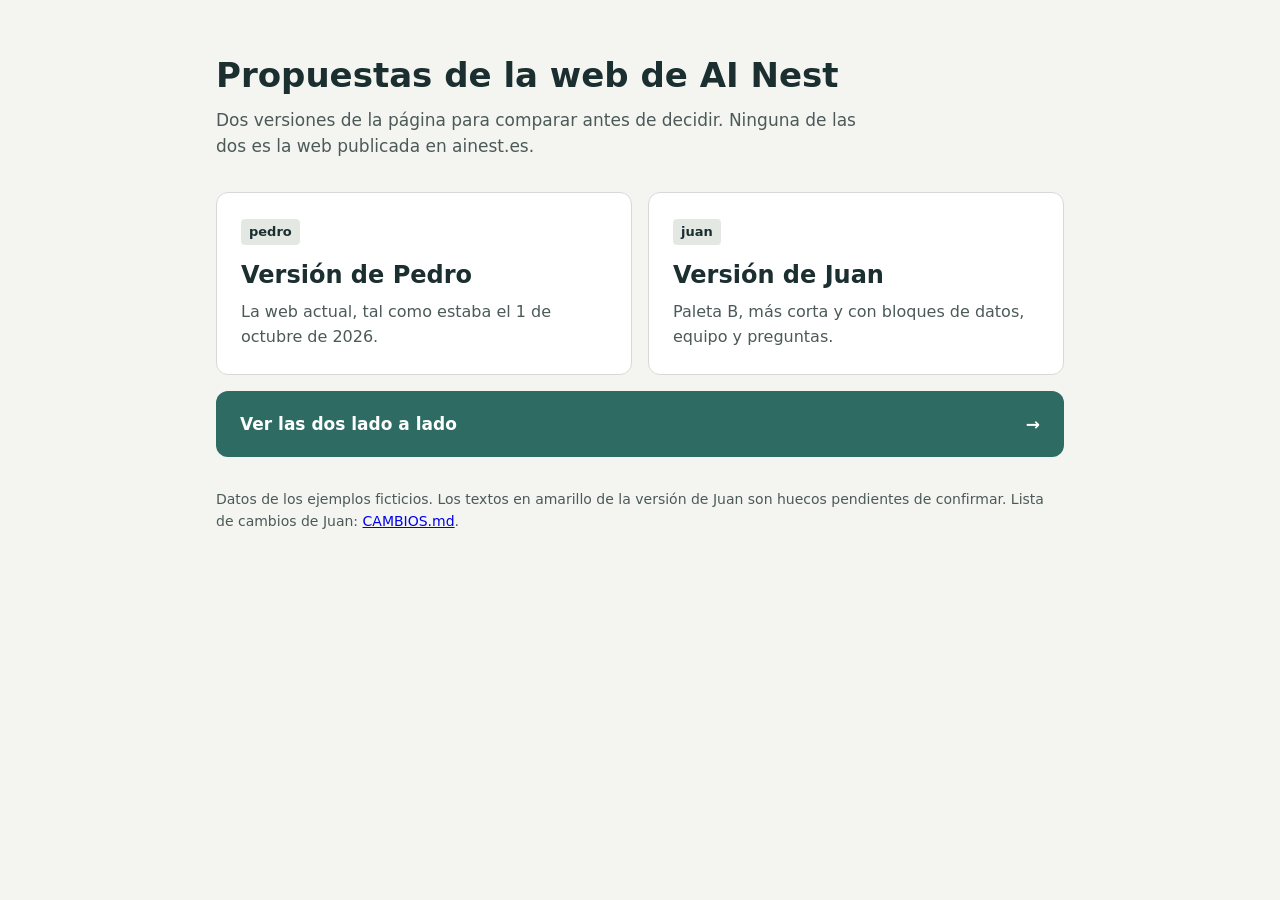
==== index.html @ 62783251 "Versiones de Pedro y Juan de la web, para revisarlas en el navegador Copia de ainestgit/web, rama pr" ====
<!doctype html>
<html lang="es">
<head>
<meta charset="utf-8">
<meta name="viewport" content="width=device-width, initial-scale=1">
<meta name="robots" content="noindex, nofollow">
<title>Propuestas de la web</title>
<style>
  :root { --bg:#F4F5F1; --sup:#FFFFFF; --ink:#1B2E30; --ink2:#4B5A58; --line:#D5DBD4; --musgo:#2E6B63; }
  * { box-sizing:border-box; }
  body { margin:0; background:var(--bg); color:var(--ink); font:17px/1.55 system-ui,-apple-system,'Segoe UI',sans-serif; }
  main { max-width:880px; margin:0 auto; padding:56px 16px 72px; }
  h1 { font-size:34px; line-height:1.15; margin:0 0 12px; font-weight:600; }
  .intro { color:var(--ink2); max-width:40rem; margin:0 0 32px; }
  .versiones { display:grid; grid-template-columns:1fr 1fr; gap:16px; margin-bottom:16px; }
  a.tarjeta { display:block; background:var(--sup); border:1px solid var(--line); border-radius:12px; padding:24px; color:inherit; text-decoration:none; }
  a.tarjeta:hover { border-color:var(--ink2); }
  a.tarjeta:focus-visible { outline:2px solid var(--musgo); outline-offset:3px; }
  .etq { display:inline-block; font-size:13px; font-weight:600; padding:3px 8px; border-radius:4px; background:#E4E8E2; margin-bottom:12px; }
  .tarjeta h2 { font-size:24px; margin:0 0 6px; font-weight:600; }
  .tarjeta p { margin:0; color:var(--ink2); font-size:16px; }
  a.comparar { display:flex; justify-content:space-between; align-items:center; gap:16px; background:var(--musgo); color:#fff; border-radius:12px; padding:20px 24px; text-decoration:none; font-weight:600; }
  a.comparar:focus-visible { outline:2px solid var(--ink); outline-offset:3px; }
  .nota { margin-top:32px; font-size:14px; color:var(--ink2); }
  @media (max-width:640px) { .versiones { grid-template-columns:1fr; } h1 { font-size:28px; } }
</style>
</head>
<body>
<main>
  <h1>Propuestas de la web de AI Nest</h1>
  <p class="intro">Dos versiones de la página para comparar antes de decidir. Ninguna de las dos es la web publicada en ainest.es.</p>
  <div class="versiones">
    <a class="tarjeta" href="pedro/"><span class="etq">pedro</span><h2>Versión de Pedro</h2><p>La web actual, tal como estaba el 1 de octubre de 2026.</p></a>
    <a class="tarjeta" href="juan/"><span class="etq">juan</span><h2>Versión de Juan</h2><p>Paleta B, más corta y con bloques de datos, equipo y preguntas.</p></a>
  </div>
  <a class="comparar" href="comparar.html"><span>Ver las dos lado a lado</span><span aria-hidden="true">→</span></a>
  <p class="nota">Datos de los ejemplos ficticios. Los textos en amarillo de la versión de Juan son huecos pendientes de confirmar. Lista de cambios de Juan: <a href="https://github.com/ainestgit/web-propuestas/blob/main/juan/CAMBIOS.md">CAMBIOS.md</a>.</p>
</main>
</body>
</html>
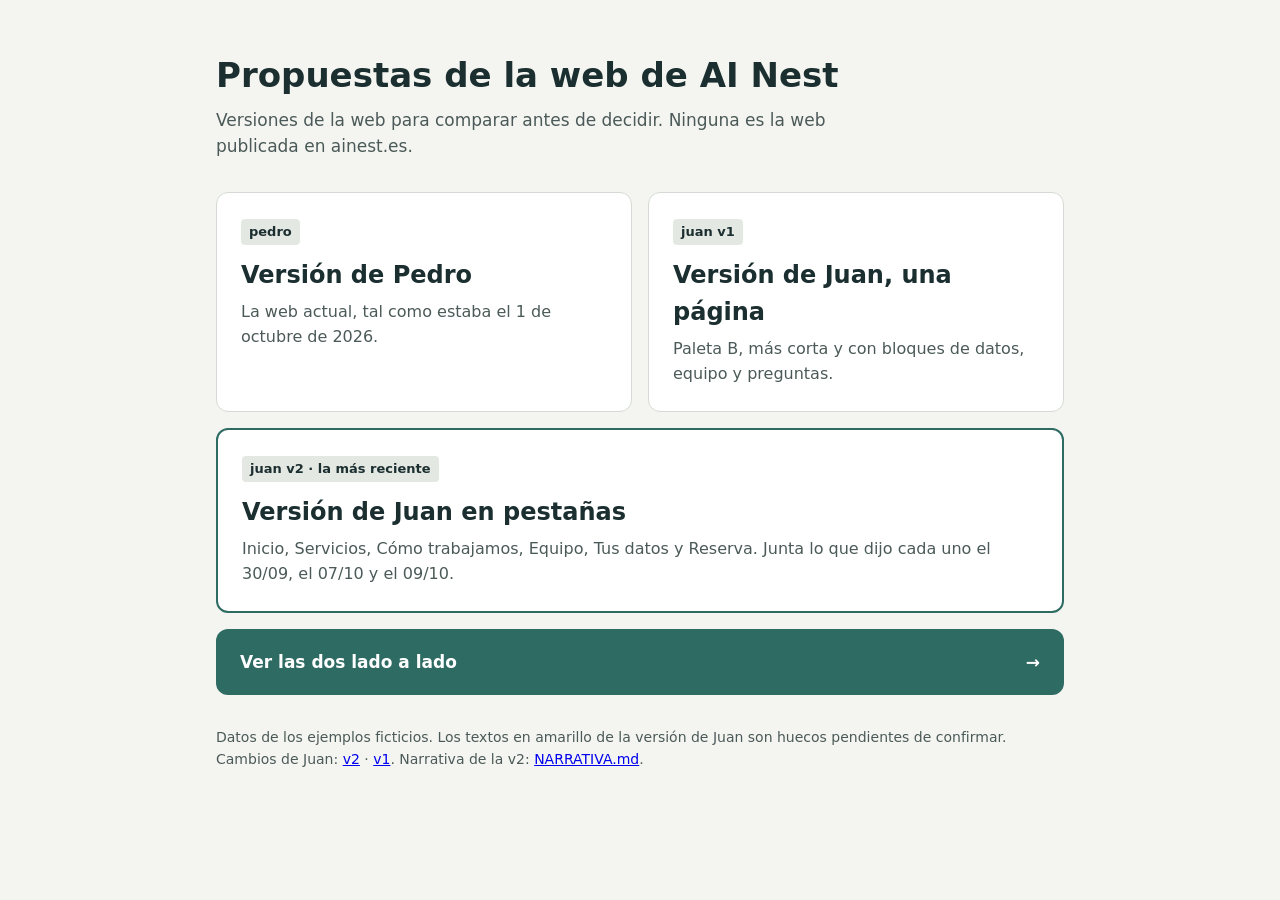
==== commit 34de62a3: "Añadir la versión de Juan v2, en pestañas Copia de ainestgit/web@9e147f5 (rama propuesta-diseno-juan" ====
--- a/index.html
+++ b/index.html
@@ -13,6 +13,8 @@
   h1 { font-size:34px; line-height:1.15; margin:0 0 12px; font-weight:600; }
   .intro { color:var(--ink2); max-width:40rem; margin:0 0 32px; }
   .versiones { display:grid; grid-template-columns:1fr 1fr; gap:16px; margin-bottom:16px; }
+  .versiones.una { grid-template-columns:1fr; }
+  a.tarjeta.destacada { border-color:var(--musgo); border-width:2px; }
   a.tarjeta { display:block; background:var(--sup); border:1px solid var(--line); border-radius:12px; padding:24px; color:inherit; text-decoration:none; }
   a.tarjeta:hover { border-color:var(--ink2); }
   a.tarjeta:focus-visible { outline:2px solid var(--musgo); outline-offset:3px; }
@@ -28,13 +30,16 @@
 <body>
 <main>
   <h1>Propuestas de la web de AI Nest</h1>
-  <p class="intro">Dos versiones de la página para comparar antes de decidir. Ninguna de las dos es la web publicada en ainest.es.</p>
+  <p class="intro">Versiones de la web para comparar antes de decidir. Ninguna es la web publicada en ainest.es.</p>
   <div class="versiones">
     <a class="tarjeta" href="pedro/"><span class="etq">pedro</span><h2>Versión de Pedro</h2><p>La web actual, tal como estaba el 1 de octubre de 2026.</p></a>
-    <a class="tarjeta" href="juan/"><span class="etq">juan</span><h2>Versión de Juan</h2><p>Paleta B, más corta y con bloques de datos, equipo y preguntas.</p></a>
+    <a class="tarjeta" href="juan/"><span class="etq">juan v1</span><h2>Versión de Juan, una página</h2><p>Paleta B, más corta y con bloques de datos, equipo y preguntas.</p></a>
+  </div>
+  <div class="versiones una">
+    <a class="tarjeta destacada" href="juan-v2/"><span class="etq">juan v2 · la más reciente</span><h2>Versión de Juan en pestañas</h2><p>Inicio, Servicios, Cómo trabajamos, Equipo, Tus datos y Reserva. Junta lo que dijo cada uno el 30/09, el 07/10 y el 09/10.</p></a>
   </div>
   <a class="comparar" href="comparar.html"><span>Ver las dos lado a lado</span><span aria-hidden="true">→</span></a>
-  <p class="nota">Datos de los ejemplos ficticios. Los textos en amarillo de la versión de Juan son huecos pendientes de confirmar. Lista de cambios de Juan: <a href="https://github.com/ainestgit/web-propuestas/blob/main/juan/CAMBIOS.md">CAMBIOS.md</a>.</p>
+  <p class="nota">Datos de los ejemplos ficticios. Los textos en amarillo de la versión de Juan son huecos pendientes de confirmar. Cambios de Juan: <a href="https://github.com/ainestgit/web-propuestas/blob/main/juan-v2/CAMBIOS.md">v2</a> · <a href="https://github.com/ainestgit/web-propuestas/blob/main/juan/CAMBIOS.md">v1</a>. Narrativa de la v2: <a href="https://github.com/ainestgit/web-propuestas/blob/main/juan-v2/NARRATIVA.md">NARRATIVA.md</a>.</p>
 </main>
 </body>
 </html>
